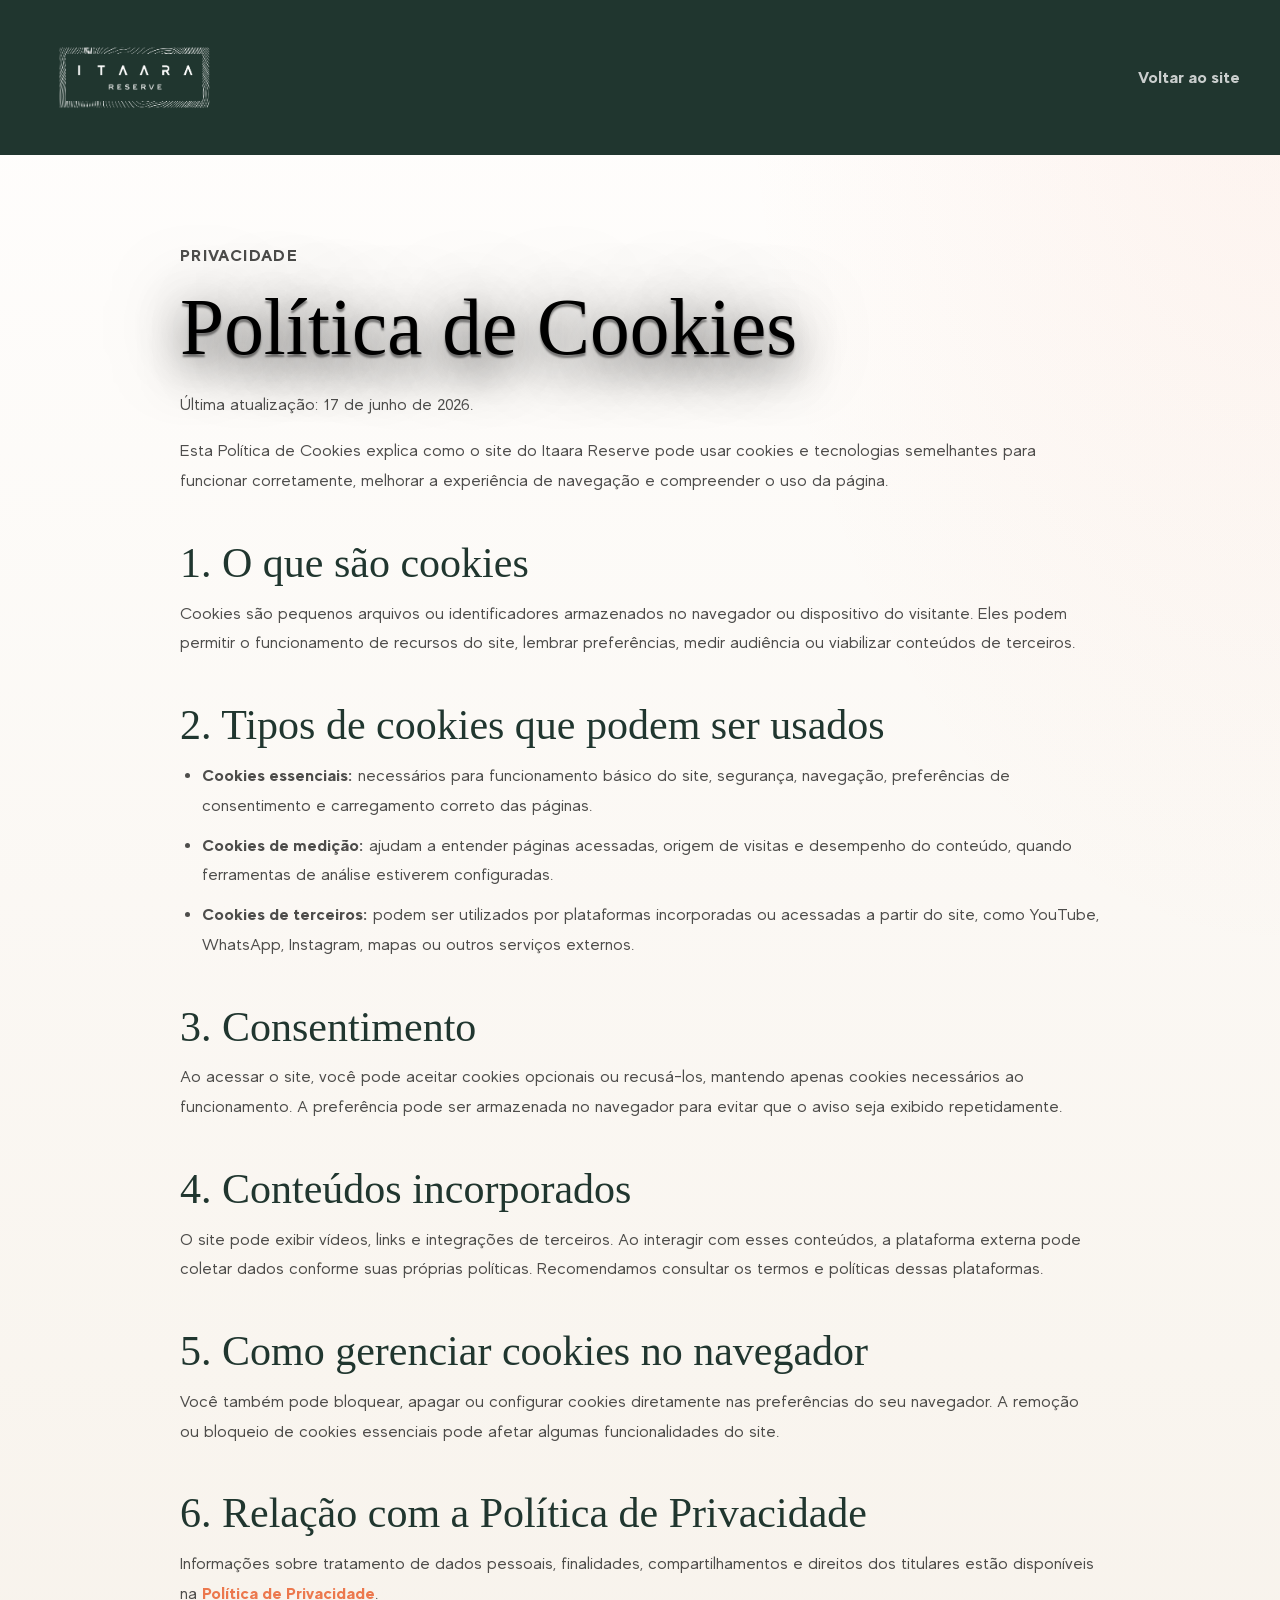
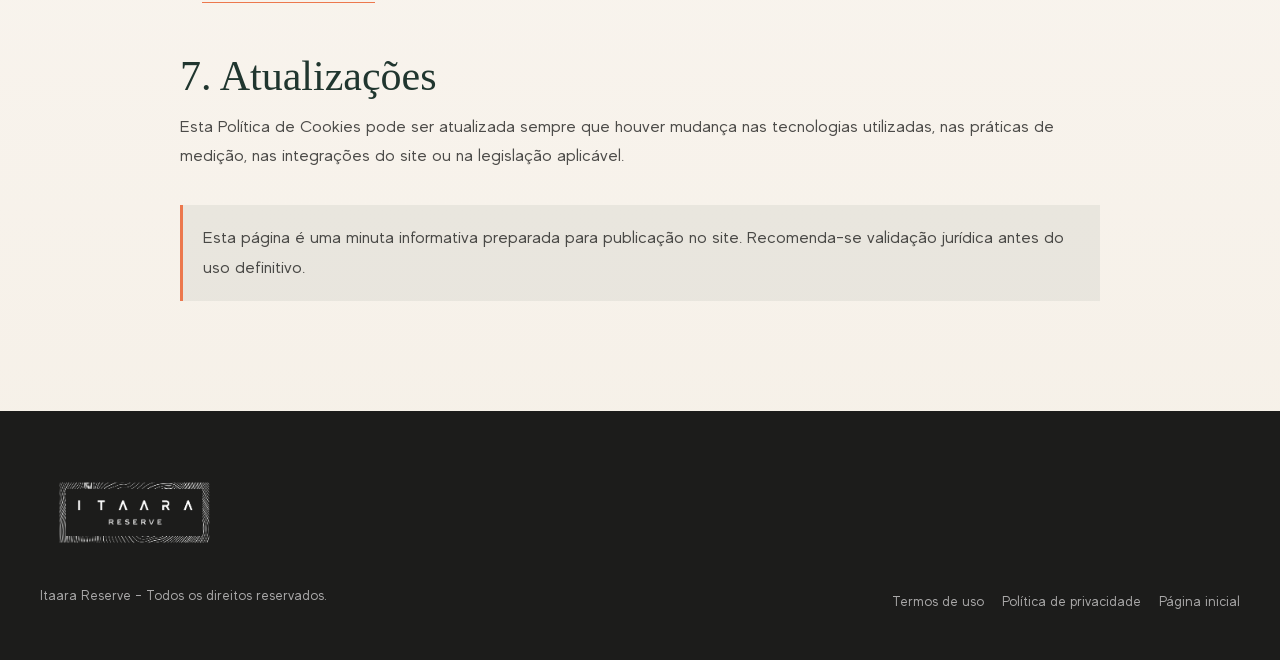
==== politica-de-cookies-br/index.html @ 7a32ff87 "Prepare Hostinger launch package" ====
<!doctype html>
<html lang="pt-BR">
  <head>
    <meta charset="utf-8" />
    <meta name="viewport" content="width=device-width, initial-scale=1" />
    <title>Política de Cookies | Itaara Reserve</title>
    <meta
      name="description"
      content="Política de cookies do Itaara Reserve, com informações sobre cookies essenciais, medição, conteúdo incorporado e preferências do usuário."
    />
    <link rel="canonical" href="https://itaarareserve.com.br/politica-de-cookies-br/" />
    <meta name="robots" content="index, follow" />
    <link rel="stylesheet" href="../styles.css?v=design-28" />
  </head>
  <body class="legal-page">
    <header class="legal-header">
      <a href="../" aria-label="Voltar para a página inicial do Itaara Reserve">
        <img src="../assets/images/logo-horizontal-branco.png" alt="Itaara Reserve" />
      </a>
      <a href="../">Voltar ao site</a>
    </header>

    <main class="legal-main">
      <p class="section-kicker">Privacidade</p>
      <h1>Política de Cookies</h1>
      <p>Última atualização: 17 de junho de 2026.</p>

      <p>
        Esta Política de Cookies explica como o site do Itaara Reserve pode usar cookies e tecnologias semelhantes para funcionar corretamente, melhorar a experiência de navegação e compreender o uso da página.
      </p>

      <h2>1. O que são cookies</h2>
      <p>
        Cookies são pequenos arquivos ou identificadores armazenados no navegador ou dispositivo do visitante. Eles podem permitir o funcionamento de recursos do site, lembrar preferências, medir audiência ou viabilizar conteúdos de terceiros.
      </p>

      <h2>2. Tipos de cookies que podem ser usados</h2>
      <ul>
        <li><strong>Cookies essenciais:</strong> necessários para funcionamento básico do site, segurança, navegação, preferências de consentimento e carregamento correto das páginas.</li>
        <li><strong>Cookies de medição:</strong> ajudam a entender páginas acessadas, origem de visitas e desempenho do conteúdo, quando ferramentas de análise estiverem configuradas.</li>
        <li><strong>Cookies de terceiros:</strong> podem ser utilizados por plataformas incorporadas ou acessadas a partir do site, como YouTube, WhatsApp, Instagram, mapas ou outros serviços externos.</li>
      </ul>

      <h2>3. Consentimento</h2>
      <p>
        Ao acessar o site, você pode aceitar cookies opcionais ou recusá-los, mantendo apenas cookies necessários ao funcionamento. A preferência pode ser armazenada no navegador para evitar que o aviso seja exibido repetidamente.
      </p>

      <h2>4. Conteúdos incorporados</h2>
      <p>
        O site pode exibir vídeos, links e integrações de terceiros. Ao interagir com esses conteúdos, a plataforma externa pode coletar dados conforme suas próprias políticas. Recomendamos consultar os termos e políticas dessas plataformas.
      </p>

      <h2>5. Como gerenciar cookies no navegador</h2>
      <p>
        Você também pode bloquear, apagar ou configurar cookies diretamente nas preferências do seu navegador. A remoção ou bloqueio de cookies essenciais pode afetar algumas funcionalidades do site.
      </p>

      <h2>6. Relação com a Política de Privacidade</h2>
      <p>
        Informações sobre tratamento de dados pessoais, finalidades, compartilhamentos e direitos dos titulares estão disponíveis na
        <a href="../politica-de-privacidade/">Política de Privacidade</a>.
      </p>

      <h2>7. Atualizações</h2>
      <p>
        Esta Política de Cookies pode ser atualizada sempre que houver mudança nas tecnologias utilizadas, nas práticas de medição, nas integrações do site ou na legislação aplicável.
      </p>

      <p class="legal-note">
        Esta página é uma minuta informativa preparada para publicação no site. Recomenda-se validação jurídica antes do uso definitivo.
      </p>
    </main>

    <footer class="site-footer">
      <div>
        <img src="../assets/images/logo-horizontal-branco.png" alt="Itaara Reserve" />
        <p>Itaara Reserve - Todos os direitos reservados.</p>
      </div>
      <div class="footer-links">
        <a href="../termos-e-condicoes/">Termos de uso</a>
        <a href="../politica-de-privacidade/">Política de privacidade</a>
        <a href="../">Página inicial</a>
      </div>
    </footer>
  </body>
</html>
---- styles.css ----
@font-face {
  font-family: "Made Evolve Sans";
  src: url("assets/fonts/made-evolve-sans.woff2") format("woff2");
  font-weight: 400;
  font-style: normal;
  font-display: swap;
}

@font-face {
  font-family: "Made Evolve Sans";
  src: url("assets/fonts/made-evolve-sans-medium.woff2") format("woff2");
  font-weight: 600;
  font-style: normal;
  font-display: swap;
}

@font-face {
  font-family: "Made Evolve Sans";
  src: url("assets/fonts/made-evolve-sans-bold.woff2") format("woff2");
  font-weight: 800;
  font-style: normal;
  font-display: swap;
}

@font-face {
  font-family: "Mirador Display";
  src: local("Mirador Book"), local("Mirador"), local("Mirador Medium");
  font-weight: 400 700;
  font-style: normal;
  font-display: swap;
}

:root {
  --coral: #ec784d;
  --coral-deep: #d7653e;
  --green: #2f493f;
  --green-deep: #20362f;
  --green-ink: #16251f;
  --black: #1c1c1b;
  --white: #fffeff;
  --paper: #f5efe6;
  --paper-soft: #fbf8f2;
  --mist: #e8ede5;
  --sage: #61736a;
  --line: rgba(47, 73, 63, 0.14);
  --shadow-soft: 0 24px 80px rgba(28, 28, 27, 0.12);
  --shadow-strong: 0 36px 110px rgba(22, 37, 31, 0.28);
  --max: 1200px;
  --display: "Mirador Display", Georgia, "Times New Roman", serif;
  --sans: "Made Evolve Sans", "Segoe UI", Tahoma, sans-serif;
}

* {
  box-sizing: border-box;
}

html {
  scroll-behavior: smooth;
  overflow-x: hidden;
}

body {
  margin: 0;
  background:
    radial-gradient(circle at 12% 0%, rgba(236, 120, 77, 0.08), transparent 28rem),
    linear-gradient(180deg, var(--paper-soft), var(--paper));
  color: var(--black);
  font-family: var(--sans);
  font-size: 17px;
  line-height: 1.6;
  overflow-x: hidden;
}

::selection {
  background: rgba(236, 120, 77, 0.28);
}

img {
  display: block;
  max-width: 100%;
}

a {
  color: inherit;
  text-decoration: none;
}

button,
input {
  font: inherit;
}

.skip-link {
  position: fixed;
  top: 12px;
  left: 12px;
  z-index: 20;
  transform: translateY(-160%);
  background: var(--white);
  color: var(--black);
  padding: 10px 14px;
  border-radius: 6px;
}

.skip-link:focus {
  transform: translateY(0);
}

.site-header {
  position: absolute;
  top: 22px;
  left: max(22px, calc((100vw - var(--max)) / 2));
  right: max(22px, calc((100vw - var(--max)) / 2));
  z-index: 10;
  display: flex;
  align-items: flex-start;
  justify-content: space-between;
  gap: 18px;
  color: var(--white);
  pointer-events: none;
}

.brand,
.menu-toggle,
.menu-panel {
  pointer-events: auto;
}

.brand {
  display: flex;
  align-items: center;
  min-height: 58px;
  border: 1px solid rgba(255, 254, 255, 0.16);
  border-radius: 8px;
  padding: 11px 14px;
  background: rgba(22, 37, 31, 0.34);
  box-shadow: 0 16px 48px rgba(0, 0, 0, 0.18);
  backdrop-filter: blur(18px);
  transition: background 220ms ease, border-color 220ms ease, box-shadow 220ms ease;
}

.site-header.is-scrolled .brand,
.site-header.is-scrolled .menu-toggle {
  border-color: rgba(255, 254, 255, 0.2);
  background: rgba(22, 37, 31, 0.78);
  box-shadow: 0 18px 58px rgba(0, 0, 0, 0.24);
}

.brand img {
  width: 156px;
}

.menu-toggle {
  position: fixed;
  top: 22px;
  right: max(22px, calc((100vw - var(--max)) / 2));
  z-index: 12;
  display: grid;
  place-items: center;
  width: 58px;
  height: 58px;
  border: 1px solid rgba(255, 254, 255, 0.2);
  border-radius: 8px;
  padding: 0;
  color: var(--white);
  background: rgba(22, 37, 31, 0.64);
  box-shadow: 0 16px 48px rgba(0, 0, 0, 0.18);
  backdrop-filter: blur(18px);
  cursor: pointer;
  transition: background 220ms ease, border-color 220ms ease, transform 220ms ease, box-shadow 220ms ease;
}

.menu-toggle:hover {
  border-color: rgba(236, 120, 77, 0.78);
  background: rgba(22, 37, 31, 0.72);
  transform: translateY(-1px);
}

.menu-toggle span {
  position: absolute;
  width: 22px;
  height: 2px;
  border-radius: 999px;
  background: currentColor;
  transition: transform 220ms ease, opacity 180ms ease, width 220ms ease;
}

.menu-toggle span:nth-child(1) {
  transform: translateY(-7px);
}

.menu-toggle span:nth-child(2) {
  width: 16px;
}

.menu-toggle span:nth-child(3) {
  transform: translateY(7px);
}

.site-header.is-menu-open .menu-toggle span:nth-child(1) {
  transform: rotate(45deg);
}

.site-header.is-menu-open .menu-toggle span:nth-child(2) {
  opacity: 0;
  transform: scaleX(0);
}

.site-header.is-menu-open .menu-toggle span:nth-child(3) {
  transform: rotate(-45deg);
}

.menu-panel {
  position: fixed;
  top: 92px;
  right: max(22px, calc((100vw - var(--max)) / 2));
  z-index: 11;
  width: min(340px, calc(100vw - 44px));
  border: 1px solid rgba(255, 254, 255, 0.16);
  border-radius: 8px;
  padding: 10px;
  background: rgba(22, 37, 31, 0.9);
  box-shadow: 0 28px 84px rgba(0, 0, 0, 0.3);
  backdrop-filter: blur(22px);
  opacity: 0;
  visibility: hidden;
  transform: translateY(-8px) scale(0.98);
  transform-origin: top right;
  transition: opacity 180ms ease, visibility 180ms ease, transform 220ms ease;
}

.site-header.is-menu-open .menu-panel,
.menu-panel.is-open {
  opacity: 1;
  visibility: visible;
  transform: translateY(0) scale(1);
}

.menu-nav {
  display: grid;
  gap: 2px;
}

.menu-nav a {
  display: flex;
  align-items: center;
  min-height: 50px;
  border-radius: 6px;
  padding: 0 14px;
  color: rgba(255, 254, 255, 0.86);
  font-weight: 700;
  transition: background 180ms ease, color 180ms ease, transform 180ms ease;
}

.menu-nav a:hover {
  color: var(--white);
  background: rgba(255, 254, 255, 0.08);
  transform: translateX(2px);
}

.menu-cta {
  display: flex;
  align-items: center;
  justify-content: center;
  min-height: 50px;
  margin-top: 10px;
  border-radius: 6px;
  padding: 0 16px;
  background: var(--coral);
  color: var(--white);
  font-weight: 800;
  transition: background 180ms ease, transform 180ms ease, box-shadow 180ms ease;
}

.menu-cta:hover {
  background: var(--coral-deep);
  box-shadow: 0 18px 42px rgba(236, 120, 77, 0.24);
  transform: translateY(-1px);
}

.hero {
  position: relative;
  min-height: 100vh;
  min-height: 100svh;
  overflow: hidden;
  display: grid;
  align-items: center;
  padding: 142px max(32px, calc((100vw - var(--max)) / 2)) 74px;
  color: var(--white);
  background: var(--black) url("assets/images/lagos-condominio.jpg") center / cover no-repeat;
}

.hero-video {
  position: absolute;
  inset: 0;
  z-index: 1;
  overflow: hidden;
  background: var(--black) url("assets/images/lagos-condominio.jpg") center / cover no-repeat;
}

.hero-video iframe {
  position: absolute;
  top: 50%;
  left: 50%;
  width: 100vw;
  height: 56.25vw;
  min-width: 177.78vh;
  min-height: 100vh;
  transform: translate(-50%, -50%) scale(1.08);
  border: 0;
  opacity: 0;
  pointer-events: none;
  transition: opacity 500ms ease;
}

.hero.is-video-ready .hero-video iframe {
  opacity: 1;
}

.is-file-preview .hero-video {
  display: none;
}

.hero-overlay {
  position: absolute;
  inset: 0;
  z-index: 2;
  background:
    linear-gradient(90deg, rgba(3, 11, 9, 0.94) 0%, rgba(6, 24, 19, 0.82) 32%, rgba(6, 24, 19, 0.42) 62%, rgba(3, 11, 9, 0.58) 100%),
    radial-gradient(ellipse at 28% 54%, rgba(3, 11, 9, 0.66) 0%, rgba(3, 11, 9, 0.42) 34%, transparent 66%),
    linear-gradient(0deg, rgba(3, 11, 9, 0.95) 0%, rgba(3, 11, 9, 0.24) 46%, rgba(3, 11, 9, 0.66) 100%);
}

.hero::after {
  content: "";
  position: absolute;
  inset: 0;
  z-index: 3;
  pointer-events: none;
  opacity: 0.26;
  background-image:
    repeating-radial-gradient(ellipse at -8% 48%, transparent 0 34px, rgba(236, 120, 77, 0.32) 35px 37px, transparent 38px 58px),
    repeating-radial-gradient(ellipse at 42% 50%, transparent 0 62px, rgba(255, 254, 255, 0.08) 63px 64px, transparent 65px 104px);
  background-size: 560px 760px, 940px 760px;
  mask-image: linear-gradient(90deg, #000 0%, rgba(0, 0, 0, 0.7) 42%, transparent 76%);
}

.hero-content {
  position: relative;
  width: min(820px, 100%);
  z-index: 4;
}

.section-kicker {
  margin: 0 0 16px;
  color: var(--coral);
  font-size: 14px;
  font-weight: 800;
  letter-spacing: 0.08em;
  text-transform: uppercase;
}

.hero .section-kicker,
.lifestyle-section .section-kicker {
  color: #ffb192;
}

.hero .section-kicker {
  text-shadow: 0 8px 24px rgba(0, 0, 0, 0.68);
}

h1,
h2,
h3,
p {
  margin-top: 0;
}

h1,
h2 {
  font-family: var(--display);
  font-weight: 400;
  line-height: 1.02;
  overflow-wrap: break-word;
  text-wrap: balance;
}

h1 {
  max-width: 780px;
  margin-bottom: 26px;
  color: var(--white);
  font-size: clamp(56px, 6.2vw, 88px);
  letter-spacing: 0;
  text-shadow:
    0 3px 2px rgba(0, 0, 0, 0.46),
    0 18px 44px rgba(0, 0, 0, 0.72),
    0 0 72px rgba(0, 0, 0, 0.58);
}

h1 span {
  color: var(--coral);
  text-shadow:
    0 3px 2px rgba(0, 0, 0, 0.42),
    0 18px 48px rgba(0, 0, 0, 0.78),
    0 0 40px rgba(236, 120, 77, 0.18);
}

h2 {
  margin-bottom: 24px;
  font-size: clamp(42px, 4.4vw, 62px);
}

h3 {
  margin-bottom: 8px;
  font-size: 21px;
  line-height: 1.22;
}

.hero p {
  max-width: 640px;
  color: rgba(255, 254, 255, 0.9);
  font-size: 20px;
  text-shadow:
    0 2px 2px rgba(0, 0, 0, 0.6),
    0 12px 30px rgba(0, 0, 0, 0.72);
}

.hero-actions {
  display: flex;
  flex-wrap: wrap;
  gap: 14px;
  margin-top: 34px;
}

.btn {
  display: inline-flex;
  align-items: center;
  justify-content: center;
  min-height: 50px;
  border-radius: 6px;
  padding: 15px 24px;
  border: 1px solid transparent;
  font-weight: 700;
  text-transform: none;
  line-height: 1.2;
  cursor: pointer;
  transition: transform 180ms ease, background 180ms ease, border-color 180ms ease, color 180ms ease, box-shadow 180ms ease;
}

.btn:hover {
  transform: translateY(-2px);
}

.btn-primary {
  background: var(--coral);
  color: var(--white);
  box-shadow: 0 18px 44px rgba(236, 120, 77, 0.32), 0 12px 42px rgba(0, 0, 0, 0.22);
}

.btn-primary:hover {
  background: var(--coral-deep);
  box-shadow: 0 22px 54px rgba(236, 120, 77, 0.34);
}

.btn-ghost {
  color: var(--white);
  border-color: rgba(255, 254, 255, 0.42);
  background: rgba(5, 23, 18, 0.42);
  backdrop-filter: blur(12px);
}

.btn-ghost:hover {
  background: rgba(255, 254, 255, 0.16);
}

.btn-outline-dark {
  color: var(--green-ink);
  border-color: rgba(47, 73, 63, 0.24);
  background: rgba(255, 254, 255, 0.52);
}

.btn-outline-dark:hover {
  border-color: rgba(47, 73, 63, 0.48);
  background: rgba(47, 73, 63, 0.08);
}

.section-actions {
  display: flex;
  flex-wrap: wrap;
  gap: 14px;
  margin-top: 32px;
}

.hero-proof {
  display: flex;
  flex-wrap: wrap;
  gap: 12px;
  margin-top: 48px;
}

.hero-proof span {
  display: grid;
  gap: 2px;
  min-width: 176px;
  border: 1px solid rgba(255, 254, 255, 0.22);
  background: rgba(5, 23, 18, 0.52);
  backdrop-filter: blur(12px);
  border-radius: 6px;
  padding: 14px 16px;
  color: rgba(255, 254, 255, 0.86);
  font-size: 14px;
}

.hero-proof strong {
  display: block;
  color: var(--white);
  font-family: var(--display);
  font-size: 24px;
  line-height: 1;
}

.scroll-cue {
  position: absolute;
  right: max(32px, calc((100vw - var(--max)) / 2));
  bottom: 70px;
  z-index: 4;
  display: grid;
  place-items: center;
  width: 46px;
  height: 70px;
  border: 1px solid rgba(255, 254, 255, 0.32);
  border-radius: 999px;
  background: rgba(255, 254, 255, 0.06);
}

.scroll-cue span {
  width: 6px;
  height: 6px;
  border-radius: 50%;
  background: var(--white);
  animation: cue 1600ms ease-in-out infinite;
}

@keyframes cue {
  0%, 100% {
    transform: translateY(-12px);
    opacity: 0.45;
  }

  50% {
    transform: translateY(12px);
    opacity: 1;
  }
}

.section {
  width: min(var(--max), calc(100% - 48px));
  margin: 0 auto;
  padding: 124px 0;
}

.proof-section {
  position: relative;
}

.proof-section::before {
  content: "";
  position: absolute;
  left: -36px;
  top: 86px;
  bottom: 86px;
  width: 1px;
  background: linear-gradient(180deg, transparent, rgba(236, 120, 77, 0.54), transparent);
}

.split-section {
  display: grid;
  grid-template-columns: 0.88fr 1.12fr;
  gap: 76px;
  align-items: center;
}

.section-copy p,
.section-intro p {
  color: rgba(28, 28, 27, 0.72);
}

.image-panel {
  position: relative;
  margin: 0;
  overflow: hidden;
  border-radius: 8px;
  height: 520px;
  background: var(--green);
  box-shadow: var(--shadow-soft);
}

.image-panel img,
.wide-image img {
  width: 100%;
  height: 100%;
  object-fit: cover;
}

.kenburns-panel img {
  position: absolute;
  inset: 0;
  opacity: 0;
  transform: scale(1.06);
  animation: kenburnsSlide 28s infinite;
}

.kenburns-panel img:nth-of-type(1) {
  animation-delay: -2s;
  transform-origin: 44% 46%;
}

.kenburns-panel img:nth-of-type(2) {
  animation-delay: 5s;
  transform-origin: 62% 42%;
}

.kenburns-panel img:nth-of-type(3) {
  animation-delay: 12s;
  transform-origin: 50% 54%;
}

.kenburns-panel img:nth-of-type(4) {
  animation-delay: 19s;
  transform-origin: 36% 48%;
}

@keyframes kenburnsSlide {
  0% {
    opacity: 0;
    transform: scale(1.06) translate3d(0, 0, 0);
  }

  6%,
  25% {
    opacity: 1;
  }

  31%,
  100% {
    opacity: 0;
    transform: scale(1.16) translate3d(-1.8%, -1.2%, 0);
  }
}

.image-panel::after {
  content: "";
  position: absolute;
  inset: 0;
  border: 1px solid rgba(255, 254, 255, 0.24);
  border-radius: inherit;
  pointer-events: none;
}

.image-panel figcaption {
  position: absolute;
  left: 18px;
  bottom: 18px;
  z-index: 1;
  max-width: calc(100% - 36px);
  border: 1px solid rgba(255, 254, 255, 0.22);
  border-radius: 6px;
  padding: 10px 12px;
  color: rgba(255, 254, 255, 0.88);
  background: rgba(22, 37, 31, 0.52);
  backdrop-filter: blur(14px);
  font-size: 13px;
}

.lots-section {
  position: relative;
  overflow: hidden;
  width: 100%;
  max-width: none;
  padding: 92px max(24px, calc((100vw - var(--max)) / 2)) 104px;
  color: var(--white);
  background:
    radial-gradient(circle at 80% 10%, rgba(236, 120, 77, 0.12), transparent 28rem),
    linear-gradient(120deg, #071711 0%, var(--green-ink) 52%, var(--green) 100%);
}

.lots-section::before {
  content: "";
  position: absolute;
  inset: 0;
  opacity: 0.22;
  pointer-events: none;
  background:
    repeating-radial-gradient(ellipse at 102% 14%, transparent 0 44px, rgba(255, 254, 255, 0.1) 45px 46px, transparent 47px 78px),
    repeating-linear-gradient(105deg, transparent 0 28px, rgba(236, 120, 77, 0.18) 29px 30px, transparent 31px 56px);
  mask-image: linear-gradient(90deg, transparent 0%, #000 28%, #000 82%, transparent 100%);
}

.lots-top,
.lots-section .benefit-list {
  position: relative;
  z-index: 1;
}

.lots-top {
  display: grid;
  grid-template-columns: minmax(0, 0.7fr) minmax(500px, 1.3fr);
  gap: 48px;
  align-items: stretch;
  margin-bottom: 28px;
}

.lots-intro {
  display: flex;
  flex-direction: column;
  justify-content: center;
  max-width: 620px;
  margin-bottom: 0;
  padding: 10px 0;
}

.lots-intro h2 {
  color: var(--white);
  text-shadow: 0 18px 46px rgba(0, 0, 0, 0.36);
}

.lots-intro p {
  color: rgba(255, 254, 255, 0.76);
}

.lots-showcase {
  position: relative;
  min-height: clamp(560px, 45vw, 650px);
  align-self: stretch;
  margin: 0;
  overflow: hidden;
  border-radius: 8px;
  box-shadow: 0 34px 92px rgba(0, 0, 0, 0.28);
  background: var(--green-ink);
}

.lots-showcase img {
  width: 100%;
  height: 100%;
  min-height: inherit;
  object-fit: cover;
  transform: scale(1.02);
}

.lots-showcase::after {
  content: "";
  position: absolute;
  inset: 0;
  background:
    linear-gradient(0deg, rgba(4, 13, 10, 0.82), transparent 48%),
    linear-gradient(90deg, rgba(4, 13, 10, 0.55), transparent 58%);
  pointer-events: none;
}

.lots-showcase figcaption {
  position: absolute;
  top: 18px;
  left: 18px;
  z-index: 1;
  max-width: 360px;
  border-radius: 6px;
  padding: 10px 12px;
  color: rgba(255, 254, 255, 0.9);
  background: rgba(5, 23, 18, 0.52);
  backdrop-filter: blur(14px);
  font-size: 13px;
}

.lot-tags {
  position: absolute;
  left: 18px;
  right: 18px;
  bottom: 18px;
  z-index: 1;
  display: grid;
  grid-template-columns: repeat(3, 1fr);
  gap: 10px;
}

.lot-tags span {
  min-height: 74px;
  border: 1px solid rgba(255, 254, 255, 0.16);
  border-radius: 6px;
  padding: 12px;
  color: rgba(255, 254, 255, 0.76);
  background: rgba(5, 23, 18, 0.62);
  backdrop-filter: blur(14px);
  font-size: 13px;
  line-height: 1.3;
}

.lot-tags strong {
  display: block;
  margin-bottom: 3px;
  color: var(--coral);
  font-size: 14px;
  line-height: 1.15;
}

.section-intro {
  max-width: 780px;
  margin-bottom: 48px;
}

.benefit-list {
  display: grid;
  grid-template-columns: repeat(3, 1fr);
  gap: 20px;
}

.benefit-item {
  position: relative;
  display: grid;
  grid-template-columns: 1fr;
  gap: 18px;
  align-items: start;
  min-height: 260px;
  padding: 34px;
  border: 1px solid rgba(255, 254, 255, 0.13);
  border-radius: 8px;
  background: rgba(255, 254, 255, 0.06);
  box-shadow: 0 24px 70px rgba(0, 0, 0, 0.15);
  backdrop-filter: blur(14px);
  transition: transform 220ms ease, border-color 220ms ease, box-shadow 220ms ease;
}

.benefit-item:hover {
  transform: translateY(-4px);
  border-color: rgba(236, 120, 77, 0.44);
  box-shadow: 0 30px 82px rgba(0, 0, 0, 0.22);
}

.benefit-number {
  position: absolute;
  top: 26px;
  right: 28px;
  color: rgba(236, 120, 77, 0.4);
  font-family: var(--display);
  font-size: 44px;
  line-height: 1;
}

.benefit-icon {
  display: grid;
  place-items: center;
  width: 46px;
  height: 46px;
  border-radius: 6px;
  background: rgba(236, 120, 77, 0.13);
  color: var(--coral);
}

.benefit-icon svg {
  width: 25px;
  height: 25px;
  fill: none;
  stroke: currentColor;
  stroke-linecap: round;
  stroke-linejoin: round;
  stroke-width: 1.8;
}

.benefit-item p {
  margin: 0;
  color: rgba(255, 254, 255, 0.68);
}

.benefit-item h3 {
  color: var(--white);
}

.lifestyle-section {
  position: relative;
  overflow: hidden;
  padding: 126px max(36px, calc((100vw - var(--max)) / 2)) 132px;
  color: var(--black);
  background:
    linear-gradient(180deg, #fffefd 0%, #fbf7ef 100%);
  border-top: 1px solid rgba(47, 73, 63, 0.08);
  border-bottom: 1px solid rgba(47, 73, 63, 0.1);
}

.lifestyle-section::after {
  display: none;
}

.lifestyle-bg {
  position: absolute;
  inset: 0;
  opacity: 0.42;
  background:
    radial-gradient(ellipse at 18% 100%, rgba(47, 73, 63, 0.08), transparent 34rem),
    radial-gradient(ellipse at 88% 12%, rgba(236, 120, 77, 0.08), transparent 30rem);
  pointer-events: none;
}

.lifestyle-frame {
  position: relative;
  z-index: 1;
  display: grid;
  grid-template-columns: minmax(0, 0.9fr) minmax(480px, 1.1fr);
  gap: 84px;
  align-items: center;
  width: 100%;
  max-width: 1240px;
  margin: 0 auto;
}

.lifestyle-section .section-copy {
  position: relative;
  max-width: 500px;
}

.lifestyle-section .section-copy::before {
  display: none;
}

.lifestyle-section .section-kicker {
  color: var(--coral-deep);
  margin-bottom: 20px;
  letter-spacing: 0.11em;
}

.lifestyle-section h2 {
  max-width: 520px;
  color: var(--black);
  font-size: clamp(42px, 4vw, 58px);
  line-height: 1.03;
}

.lifestyle-section p {
  max-width: 470px;
  color: rgba(28, 28, 27, 0.7);
  font-size: 16px;
  line-height: 1.72;
}

.lifestyle-signature {
  display: grid;
  gap: 8px;
  margin-top: 36px;
  padding-top: 24px;
  border-top: 1px solid rgba(47, 73, 63, 0.16);
  color: var(--green);
}

.lifestyle-signature span {
  color: var(--coral-deep);
  font-size: 13px;
  font-weight: 800;
  text-transform: uppercase;
}

.lifestyle-signature strong {
  max-width: 390px;
  color: var(--green-ink);
  font-family: var(--display);
  font-size: 21px;
  font-weight: 700;
  line-height: 1.24;
}

.wide-image {
  position: relative;
  height: auto;
  margin: 0;
  overflow: visible;
  border: 0;
  border-radius: 4px;
  box-shadow: none;
}

.lifestyle-visual {
  height: auto;
}

.lifestyle-visual::before {
  display: none;
}

.lifestyle-visual img {
  width: 100%;
  height: auto;
  aspect-ratio: 1.28;
  border-radius: 4px;
  object-fit: cover;
  box-shadow: 0 34px 84px rgba(22, 37, 31, 0.18);
}

.lifestyle-visual figcaption {
  display: flex;
  justify-content: space-between;
  gap: 24px;
  margin-top: 18px;
  padding-top: 16px;
  border-top: 1px solid rgba(47, 73, 63, 0.14);
  color: rgba(28, 28, 27, 0.58);
}

.lifestyle-visual figcaption span {
  flex: 0 0 auto;
  color: var(--coral-deep);
  font-size: 12px;
  font-weight: 900;
  text-transform: uppercase;
}

.lifestyle-visual figcaption strong {
  max-width: 360px;
  font-family: var(--sans);
  font-size: 14px;
  font-weight: 500;
  line-height: 1.5;
  text-align: right;
}

.leisure-section {
  position: relative;
  width: 100%;
  max-width: none;
  overflow: hidden;
  padding: 94px max(36px, calc((100vw - var(--max)) / 2)) 112px;
  color: var(--white);
  background:
    radial-gradient(circle at 13% 12%, rgba(236, 120, 77, 0.12), transparent 27rem),
    radial-gradient(circle at 92% 8%, rgba(255, 254, 255, 0.08), transparent 24rem),
    linear-gradient(130deg, #06120e 0%, var(--green-ink) 52%, #203a31 100%);
}

.leisure-section::before {
  content: "";
  position: absolute;
  inset: 0;
  opacity: 0.2;
  pointer-events: none;
  background:
    repeating-radial-gradient(ellipse at 8% 36%, transparent 0 52px, rgba(255, 254, 255, 0.09) 53px 54px, transparent 55px 88px),
    repeating-linear-gradient(112deg, transparent 0 34px, rgba(236, 120, 77, 0.15) 35px 36px, transparent 37px 66px);
  mask-image: linear-gradient(90deg, #000 0%, rgba(0, 0, 0, 0.78) 56%, transparent 100%);
}

.leisure-head,
.leisure-grid {
  position: relative;
  z-index: 1;
}

.leisure-head {
  display: grid;
  max-width: 1120px;
  gap: 20px;
  margin-bottom: 34px;
}

.leisure-head .section-intro {
  max-width: 1080px;
  margin-bottom: 0;
}

.leisure-head h2 {
  color: var(--white);
  text-shadow: 0 18px 46px rgba(0, 0, 0, 0.34);
}

.leisure-head p {
  max-width: 850px;
  color: rgba(255, 254, 255, 0.76);
}

.leisure-note {
  display: flex;
  flex-wrap: wrap;
  justify-content: flex-start;
  gap: 10px;
  max-width: 100%;
}

.leisure-note span {
  display: inline-flex;
  align-items: center;
  justify-content: center;
  min-height: 42px;
  border: 1px solid rgba(255, 254, 255, 0.14);
  border-radius: 999px;
  padding: 0 16px;
  color: rgba(255, 254, 255, 0.78);
  background: rgba(255, 254, 255, 0.06);
  backdrop-filter: blur(14px);
  font-size: 13px;
  font-weight: 800;
  text-transform: uppercase;
}

.leisure-grid {
  display: grid;
  grid-template-columns: repeat(12, minmax(0, 1fr));
  gap: 28px;
}

.leisure-card {
  position: relative;
  overflow: hidden;
  display: grid;
  align-items: end;
  min-height: 430px;
  border-radius: 8px;
  color: var(--white);
  background: var(--black);
  box-shadow: 0 30px 86px rgba(0, 0, 0, 0.24);
  isolation: isolate;
  transform: translateY(0);
  transition: transform 420ms ease, box-shadow 420ms ease;
  grid-column: span 4;
}

.has-js .leisure-card {
  opacity: 0;
  transform: translateY(34px);
}

.has-js .leisure-card.is-visible {
  opacity: 1;
  transform: translateY(0);
  transition:
    opacity 720ms ease,
    transform 720ms cubic-bezier(0.2, 0.82, 0.2, 1),
    box-shadow 420ms ease;
  transition-delay: calc(var(--order, 0) * 90ms);
}

.leisure-card.large {
  grid-column: auto;
  grid-row: auto;
}

.leisure-card.wide {
  grid-column: auto;
}

.leisure-card img {
  position: absolute;
  inset: 0;
  width: 100%;
  height: 100%;
  object-fit: cover;
  opacity: 0.92;
  transform: scale(1.04);
  transform-origin: 50% 50%;
  animation: leisureImageDrift 16s ease-in-out infinite alternate;
  transition: transform 700ms ease, opacity 300ms ease;
}

.leisure-card:nth-child(1) {
  --order: 0;
}

.leisure-card:nth-child(2) {
  --order: 1;
}

.leisure-card:nth-child(3) {
  --order: 2;
}

.leisure-card:nth-child(4) {
  --order: 3;
  grid-column: span 6;
}

.leisure-card:nth-child(5) {
  --order: 4;
  grid-column: span 6;
}

.leisure-card:nth-child(2) img {
  animation-delay: -4s;
  transform-origin: 54% 44%;
}

.leisure-card:nth-child(3) img {
  animation-delay: -8s;
  transform-origin: 62% 48%;
}

.leisure-card:nth-child(4) img {
  animation-delay: -12s;
  transform-origin: 46% 58%;
}

.leisure-card:nth-child(5) img {
  animation-delay: -16s;
  transform-origin: 58% 54%;
}

.leisure-card::after {
  content: "";
  position: absolute;
  inset: 0;
  background:
    linear-gradient(0deg, rgba(4, 13, 10, 0.95), rgba(4, 13, 10, 0.32) 48%, rgba(4, 13, 10, 0.08) 100%),
    linear-gradient(90deg, rgba(4, 13, 10, 0.44), transparent 72%);
}

.leisure-card::before {
  content: "";
  position: absolute;
  inset: 12px;
  z-index: 1;
  border: 1px solid rgba(255, 254, 255, 0.14);
  border-radius: 6px;
  pointer-events: none;
  opacity: 0;
  transition: opacity 220ms ease;
}

.leisure-card:hover img {
  animation: none;
  transform: scale(1.11);
  opacity: 1;
}

.leisure-card:hover::before {
  opacity: 1;
}

.leisure-card:hover,
.has-js .leisure-card.is-visible:hover {
  transform: translateY(-8px);
  box-shadow: 0 42px 106px rgba(0, 0, 0, 0.34);
}

.leisure-card div {
  position: relative;
  z-index: 2;
  display: flex;
  min-height: 230px;
  flex-direction: column;
  justify-content: flex-end;
  padding: 30px;
}

.leisure-card.large div {
  padding: 30px;
}

.card-index {
  display: inline-flex;
  margin-bottom: 14px;
  color: var(--coral);
  font-size: 13px;
  font-weight: 900;
}

.leisure-card p {
  margin: 0;
  color: rgba(255, 254, 255, 0.78);
}

.leisure-card h3 {
  max-width: 420px;
  color: var(--white);
  text-shadow: 0 10px 28px rgba(0, 0, 0, 0.44);
}

@keyframes leisureImageDrift {
  0% {
    transform: scale(1.04) translate3d(-1.5%, 0, 0);
  }

  100% {
    transform: scale(1.11) translate3d(1.5%, -1.25%, 0);
  }
}

.summary-section {
  padding: 82px max(24px, calc((100vw - var(--max)) / 2)) 96px;
  background:
    linear-gradient(180deg, rgba(255, 254, 255, 0.86), rgba(245, 239, 230, 0.92)),
    var(--white);
}

.summary-head {
  max-width: 900px;
  margin-bottom: 34px;
}

.summary-grid {
  display: grid;
  grid-template-columns: repeat(4, 1fr);
  gap: 0;
  overflow: hidden;
  border: 1px solid var(--line);
  border-radius: 8px;
  background: rgba(255, 254, 255, 0.7);
  box-shadow: 0 18px 54px rgba(47, 73, 63, 0.08);
}

.summary-grid article {
  min-height: 220px;
  padding: 28px;
  border-right: 1px solid var(--line);
  background: linear-gradient(180deg, rgba(47, 73, 63, 0.03), rgba(47, 73, 63, 0));
}

.summary-grid article:last-child {
  border-right: 0;
}

.summary-grid span {
  display: inline-flex;
  margin-bottom: 28px;
  color: var(--coral);
  font-size: 13px;
  font-weight: 800;
}

.summary-grid strong {
  display: block;
  margin-bottom: 14px;
  color: var(--green);
  font-size: 20px;
  line-height: 1.2;
}

.summary-grid p {
  margin: 0;
  color: rgba(28, 28, 27, 0.68);
}

.visit-section {
  grid-template-columns: 0.92fr 1.08fr;
  position: relative;
}

.visit-section::before {
  content: "";
  position: absolute;
  inset: 58px -34px;
  z-index: -1;
  border: 1px solid rgba(47, 73, 63, 0.09);
  border-radius: 8px;
}

.visit-badge {
  display: inline-flex;
  margin-bottom: 22px;
  border: 1px solid rgba(47, 73, 63, 0.16);
  border-radius: 999px;
  padding: 8px 12px;
  color: var(--green);
  background: rgba(255, 254, 255, 0.62);
  font-size: 13px;
  font-weight: 800;
}

.visit-section .btn {
  margin-top: 18px;
}

.visit-gallery img {
  position: absolute;
  inset: 0;
  opacity: 0;
  transform: scale(1.04);
  animation: visitGallerySlide 40s infinite;
}

.visit-gallery img:nth-of-type(1) {
  animation-delay: -2s;
  transform-origin: 50% 50%;
}

.visit-gallery img:nth-of-type(2) {
  animation-delay: 6s;
  transform-origin: 58% 44%;
}

.visit-gallery img:nth-of-type(3) {
  animation-delay: 14s;
  transform-origin: 45% 52%;
}

.visit-gallery img:nth-of-type(4) {
  animation-delay: 22s;
  transform-origin: 52% 48%;
}

.visit-gallery img:nth-of-type(5) {
  animation-delay: 30s;
  transform-origin: 62% 54%;
}

@keyframes visitGallerySlide {
  0% {
    opacity: 0;
    transform: scale(1.04) translate3d(0, 0, 0);
  }

  5%,
  18% {
    opacity: 1;
  }

  23%,
  100% {
    opacity: 0;
    transform: scale(1.13) translate3d(-1.4%, -1%, 0);
  }
}

.conversion-section {
  display: grid;
  grid-template-columns: minmax(0, 520px) minmax(320px, 520px);
  gap: 70px;
  align-items: center;
  padding: 118px max(24px, calc((100vw - var(--max)) / 2));
  color: var(--white);
  background:
    radial-gradient(circle at 18% 20%, rgba(236, 120, 77, 0.18), transparent 24rem),
    linear-gradient(120deg, var(--green-deep), var(--green-ink));
}

.conversion-copy img {
  width: 240px;
  margin-bottom: 34px;
}

.conversion-copy p {
  color: rgba(255, 254, 255, 0.76);
}

.lead-form {
  display: grid;
  gap: 16px;
  border: 1px solid rgba(255, 254, 255, 0.16);
  border-radius: 8px;
  padding: 30px;
  background: rgba(255, 254, 255, 0.07);
  box-shadow: var(--shadow-strong);
  backdrop-filter: blur(18px);
}

.lead-form label {
  display: grid;
  gap: 8px;
  color: rgba(255, 254, 255, 0.86);
  font-weight: 700;
}

.lead-form input[type="text"],
.lead-form input[type="email"],
.lead-form input[type="tel"] {
  width: 100%;
  min-height: 54px;
  border: 1px solid rgba(255, 254, 255, 0.24);
  border-radius: 6px;
  padding: 0 15px;
  color: var(--white);
  background: rgba(255, 254, 255, 0.08);
  outline: none;
  transition: border-color 180ms ease, background 180ms ease;
}

.lead-form input:focus {
  border-color: var(--coral);
  background: rgba(255, 254, 255, 0.12);
}

.consent {
  grid-template-columns: 20px 1fr;
  align-items: start;
  gap: 12px;
  font-size: 14px;
  font-weight: 400;
  line-height: 1.45;
}

.consent input {
  width: 18px;
  height: 18px;
  margin-top: 2px;
  accent-color: var(--coral);
}

.consent a {
  color: var(--coral);
  text-decoration: underline;
  text-underline-offset: 3px;
}

.lead-form .btn {
  width: 100%;
}

.form-note {
  margin: 0;
  color: rgba(255, 254, 255, 0.58);
  font-size: 14px;
}

.site-footer {
  display: grid;
  grid-template-columns: 1fr auto;
  gap: 40px;
  align-items: end;
  padding: 48px max(24px, calc((100vw - var(--max)) / 2));
  color: rgba(255, 254, 255, 0.62);
  background: var(--black);
  font-size: 14px;
}

.site-footer img {
  width: 190px;
  margin-bottom: 18px;
}

.site-footer p {
  margin-bottom: 6px;
}

.footer-links {
  display: flex;
  flex-wrap: wrap;
  justify-content: flex-end;
  gap: 18px;
}

.footer-links a {
  transition: color 180ms ease;
}

.footer-links a:hover {
  color: var(--coral);
}

.cookie-consent[hidden] {
  display: none;
}

.cookie-consent {
  position: fixed;
  left: 24px;
  right: 24px;
  bottom: 24px;
  z-index: 80;
  display: grid;
  grid-template-columns: minmax(0, 1fr) auto;
  gap: 24px;
  align-items: center;
  width: min(1120px, calc(100% - 48px));
  margin: 0 auto;
  border: 1px solid rgba(255, 254, 255, 0.14);
  border-radius: 8px;
  padding: 18px;
  color: var(--white);
  background: rgba(6, 24, 19, 0.94);
  box-shadow: 0 24px 80px rgba(0, 0, 0, 0.32);
  backdrop-filter: blur(18px);
}

.cookie-consent strong {
  display: block;
  margin-bottom: 4px;
  color: var(--white);
  font-family: var(--font-sans);
}

.cookie-consent p {
  margin: 0;
  max-width: 720px;
  color: rgba(255, 254, 255, 0.72);
  font-size: 14px;
}

.cookie-consent__actions {
  display: flex;
  flex-wrap: wrap;
  gap: 10px;
  justify-content: flex-end;
}

.cookie-consent .btn {
  min-height: 46px;
  padding: 13px 18px;
  font-size: 13px;
}

.legal-page {
  color: var(--ink);
  background:
    radial-gradient(ellipse at 100% 0%, rgba(236, 120, 77, 0.08), transparent 34rem),
    linear-gradient(180deg, #fffefd 0%, var(--paper) 100%);
}

.legal-header {
  display: flex;
  align-items: center;
  justify-content: space-between;
  gap: 24px;
  padding: 24px max(24px, calc((100vw - var(--max)) / 2));
  color: var(--white);
  background: var(--green-deep);
}

.legal-header img {
  width: 190px;
}

.legal-header a:not(.btn) {
  color: rgba(255, 254, 255, 0.76);
  font-weight: 700;
}

.legal-main {
  width: min(920px, calc(100% - 48px));
  margin: 0 auto;
  padding: 86px 0 110px;
}

.legal-main h1 {
  max-width: 780px;
  margin-bottom: 22px;
  color: var(--ink);
}

.legal-main h2 {
  margin-top: 46px;
  margin-bottom: 14px;
  color: var(--green-deep);
  font-size: clamp(28px, 4vw, 42px);
}

.legal-main p,
.legal-main li {
  color: rgba(28, 28, 27, 0.78);
  font-size: 17px;
  line-height: 1.75;
}

.legal-main ul {
  display: grid;
  gap: 10px;
  margin: 0 0 24px;
  padding-left: 22px;
}

.legal-main a {
  color: var(--coral);
  font-weight: 700;
  text-decoration: underline;
  text-underline-offset: 3px;
}

.legal-note {
  margin: 34px 0 0;
  border-left: 3px solid var(--coral);
  padding: 18px 20px;
  background: rgba(47, 73, 63, 0.07);
}

body.is-map-open {
  overflow: hidden;
}

.map-modal[hidden] {
  display: none;
}

.map-modal {
  position: fixed;
  inset: 0;
  z-index: 40;
  display: grid;
  place-items: center;
  padding: 28px;
}

.map-modal__backdrop {
  position: absolute;
  inset: 0;
  background: rgba(3, 11, 9, 0.78);
  backdrop-filter: blur(18px);
}

.map-modal__dialog {
  position: relative;
  z-index: 1;
  display: grid;
  gap: 18px;
  width: min(1120px, 100%);
  max-height: min(88vh, 840px);
  overflow: auto;
  border: 1px solid rgba(255, 254, 255, 0.16);
  border-radius: 8px;
  padding: 28px;
  background:
    linear-gradient(180deg, rgba(255, 254, 255, 0.98), rgba(245, 239, 230, 0.98));
  box-shadow: 0 38px 110px rgba(0, 0, 0, 0.42);
}

.map-modal__close {
  position: sticky;
  top: 0;
  justify-self: end;
  z-index: 2;
  display: grid;
  place-items: center;
  width: 44px;
  height: 44px;
  border: 1px solid rgba(47, 73, 63, 0.2);
  border-radius: 999px;
  color: var(--green-ink);
  background: rgba(255, 254, 255, 0.86);
  cursor: pointer;
  font-size: 28px;
  line-height: 1;
}

.map-modal__head {
  max-width: 680px;
}

.map-modal__head h2 {
  margin-bottom: 0;
  color: var(--green-ink);
  font-size: clamp(34px, 4vw, 54px);
}

.map-modal img {
  width: 100%;
  border-radius: 6px;
  border: 1px solid rgba(47, 73, 63, 0.12);
  background: var(--white);
}

@media (max-width: 980px) {
  .site-header {
    top: 18px;
    left: 18px;
    right: 18px;
    gap: 16px;
  }

  .brand {
    min-height: 56px;
    padding: 10px 13px;
  }

  .brand img {
    width: 150px;
  }

  .menu-toggle {
    top: 18px;
    right: 18px;
    width: 56px;
    height: 56px;
  }

  .menu-panel {
    top: 84px;
    right: 18px;
  }

  h1 {
    font-size: 50px;
  }

  h2 {
    font-size: 38px;
  }

  .split-section,
  .conversion-section {
    grid-template-columns: 1fr;
    gap: 42px;
  }

  .image-panel {
    height: 380px;
  }

  .benefit-list,
  .summary-grid {
    grid-template-columns: 1fr;
  }

  .lots-top {
    grid-template-columns: 1fr;
    gap: 34px;
  }

  .lots-showcase {
    min-height: 360px;
  }

  .lots-showcase img {
    min-height: 360px;
  }

  .summary-grid article,
  .summary-grid article:last-child {
    border-right: 0;
    border-bottom: 1px solid var(--line);
  }

  .summary-grid article:last-child {
    border-bottom: 0;
  }

  .lifestyle-section {
    padding: 98px 24px 116px;
  }

  .lifestyle-section::after {
    display: none;
  }

  .lifestyle-frame {
    grid-template-columns: 1fr;
    gap: 52px;
  }

  .lifestyle-section .section-copy {
    max-width: 680px;
  }

  .wide-image {
    width: 100%;
    height: auto;
  }

  .lifestyle-visual::before {
    inset: -18px 18px 34px -18px;
  }

  .leisure-grid {
    grid-template-columns: repeat(2, 1fr);
    gap: 22px;
  }

  .leisure-card {
    grid-column: auto;
  }

  .leisure-card.large,
  .leisure-card.wide {
    grid-column: auto;
  }

  .leisure-head {
    grid-template-columns: 1fr;
    gap: 22px;
  }

  .leisure-note {
    justify-content: flex-start;
  }

  .site-footer {
    grid-template-columns: 1fr;
  }

  .footer-links {
    justify-content: flex-start;
  }

  .cookie-consent {
    grid-template-columns: 1fr;
    left: 16px;
    right: 16px;
    bottom: 16px;
    width: calc(100% - 32px);
  }

  .cookie-consent__actions {
    justify-content: stretch;
  }

  .cookie-consent .btn {
    width: 100%;
  }

  .legal-header {
    align-items: flex-start;
    flex-direction: column;
  }

  .legal-main {
    width: min(100% - 32px, 920px);
    padding: 64px 0 82px;
  }
}

@media (max-width: 640px) {
  body {
    font-size: 16px;
  }

  .site-header {
    top: 14px;
    left: 14px;
    right: 14px;
    display: grid;
    grid-template-columns: auto 52px;
    align-items: start;
    justify-content: space-between;
    gap: 10px;
  }

  .brand {
    min-height: 52px;
    padding: 9px 11px;
  }

  .brand img {
    width: 126px;
  }

  .menu-toggle {
    position: fixed;
    justify-self: end;
    top: 14px;
    right: 14px;
    z-index: 100;
    width: 52px;
    height: 52px;
    border-color: rgba(255, 254, 255, 0.28);
    background: rgba(22, 37, 31, 0.76);
    box-shadow: 0 18px 46px rgba(0, 0, 0, 0.28);
  }

  .menu-panel {
    left: 0;
    right: 14px;
    top: 76px;
    width: auto;
  }

  .hero {
    min-height: 100vh;
    min-height: 100svh;
    align-items: end;
    padding: 112px 20px 34px;
  }

  .hero-content {
    width: calc(100vw - 40px);
    max-width: calc(100vw - 40px);
  }

  .hero-overlay {
    background:
      linear-gradient(0deg, rgba(3, 11, 9, 0.96), rgba(3, 11, 9, 0.34) 66%),
      radial-gradient(ellipse at 36% 66%, rgba(3, 11, 9, 0.72), transparent 62%),
      linear-gradient(90deg, rgba(3, 11, 9, 0.86), rgba(3, 11, 9, 0.3));
  }

  .hero::after {
    opacity: 0.12;
  }

  .hero h1,
  .hero .section-kicker {
    max-width: 350px;
  }

  .hero p {
    max-width: 330px;
  }

  h1 {
    font-size: 36px;
    line-height: 1.08;
  }

  h2 {
    font-size: 33px;
  }

  h3 {
    font-size: 19px;
  }

  .hero p {
    font-size: 18px;
  }

  .hero-actions {
    display: grid;
    margin-top: 28px;
    max-width: 350px;
  }

  .btn {
    width: 100%;
    padding-inline: 16px;
  }

  .hero-proof {
    display: grid;
    grid-template-columns: 1fr;
    max-width: 320px;
    margin-top: 34px;
  }

  .hero-proof span {
    min-width: 0;
    width: 100%;
    padding: 12px 14px;
  }

  .hero-proof strong {
    font-size: 22px;
  }

  .section {
    width: min(100% - 32px, var(--max));
    padding: 82px 0;
  }

  .lots-section,
  .summary-section,
  .conversion-section {
    padding: 82px 16px;
  }

  .lots-showcase,
  .lots-showcase img {
    min-height: 420px;
  }

  .lot-tags {
    grid-template-columns: 1fr;
  }

  .lot-tags span {
    min-height: 0;
  }

  .benefit-item {
    grid-template-columns: 1fr;
    min-height: auto;
    padding: 26px;
  }

  .benefit-number {
    top: 22px;
    right: 22px;
    font-size: 34px;
  }

  .leisure-grid {
    grid-template-columns: 1fr;
    grid-auto-rows: auto;
  }

  .leisure-card,
  .leisure-card.large,
  .leisure-card.wide {
    grid-column: 1;
    grid-row: auto;
    min-height: 360px;
  }

  .leisure-card.large div,
  .leisure-card div {
    padding: 26px;
  }

  .summary-grid article {
    min-height: auto;
  }

  .conversion-copy img {
    width: 190px;
  }

  .lead-form {
    padding: 20px;
  }

  .map-modal {
    padding: 12px;
  }

  .map-modal__dialog {
    max-height: 92vh;
    padding: 18px;
  }

  .scroll-cue {
    display: none;
  }

  .visit-section::before {
    display: none;
  }
}

@media (prefers-reduced-motion: reduce) {
  html {
    scroll-behavior: auto;
  }

  *,
  *::before,
  *::after {
    transition-duration: 1ms !important;
    animation-duration: 1ms !important;
  }

  .kenburns-panel img,
  .visit-gallery img {
    animation: none !important;
    opacity: 0;
    transform: none;
  }

  .kenburns-panel img:first-of-type,
  .visit-gallery img:first-of-type {
    opacity: 1;
  }

  .leisure-card,
  .has-js .leisure-card,
  .has-js .leisure-card.is-visible {
    opacity: 1;
    transform: none;
    transition: none;
  }

  .leisure-card img {
    animation: none !important;
    transform: none;
  }
}
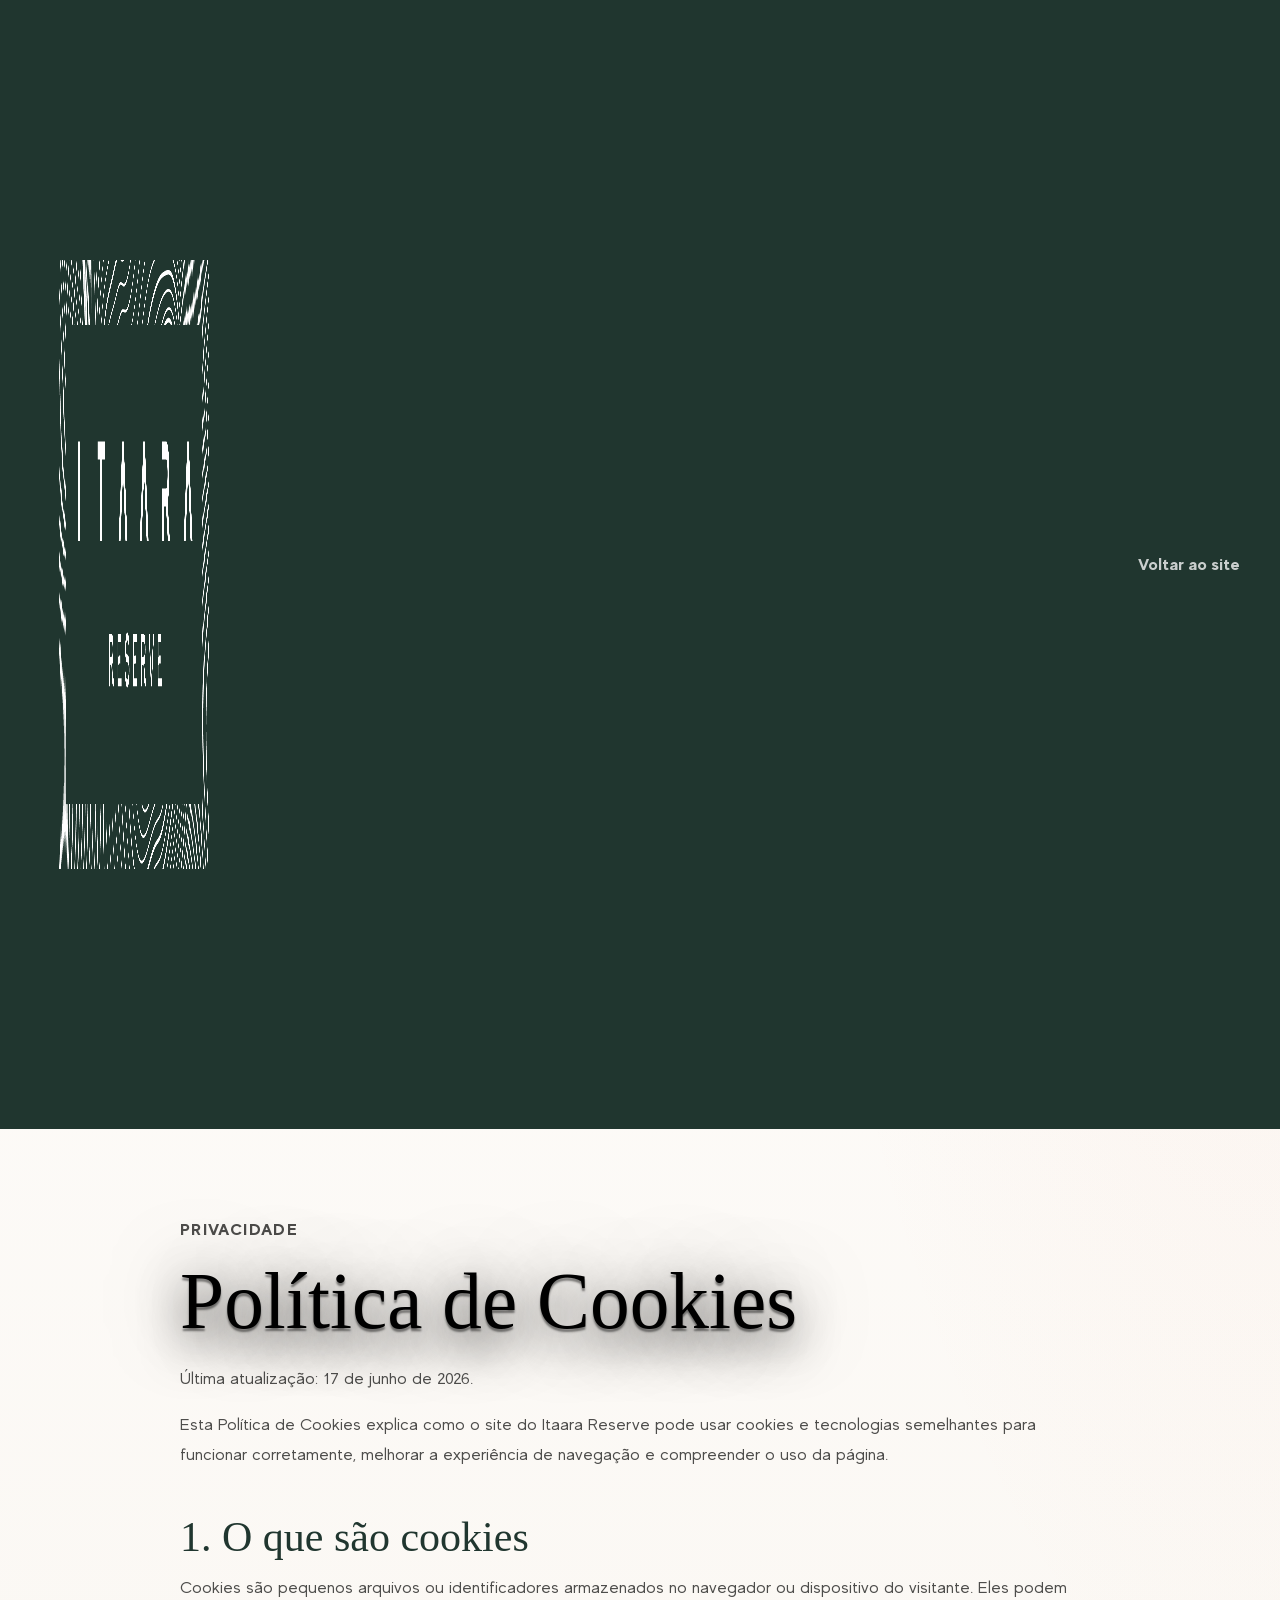
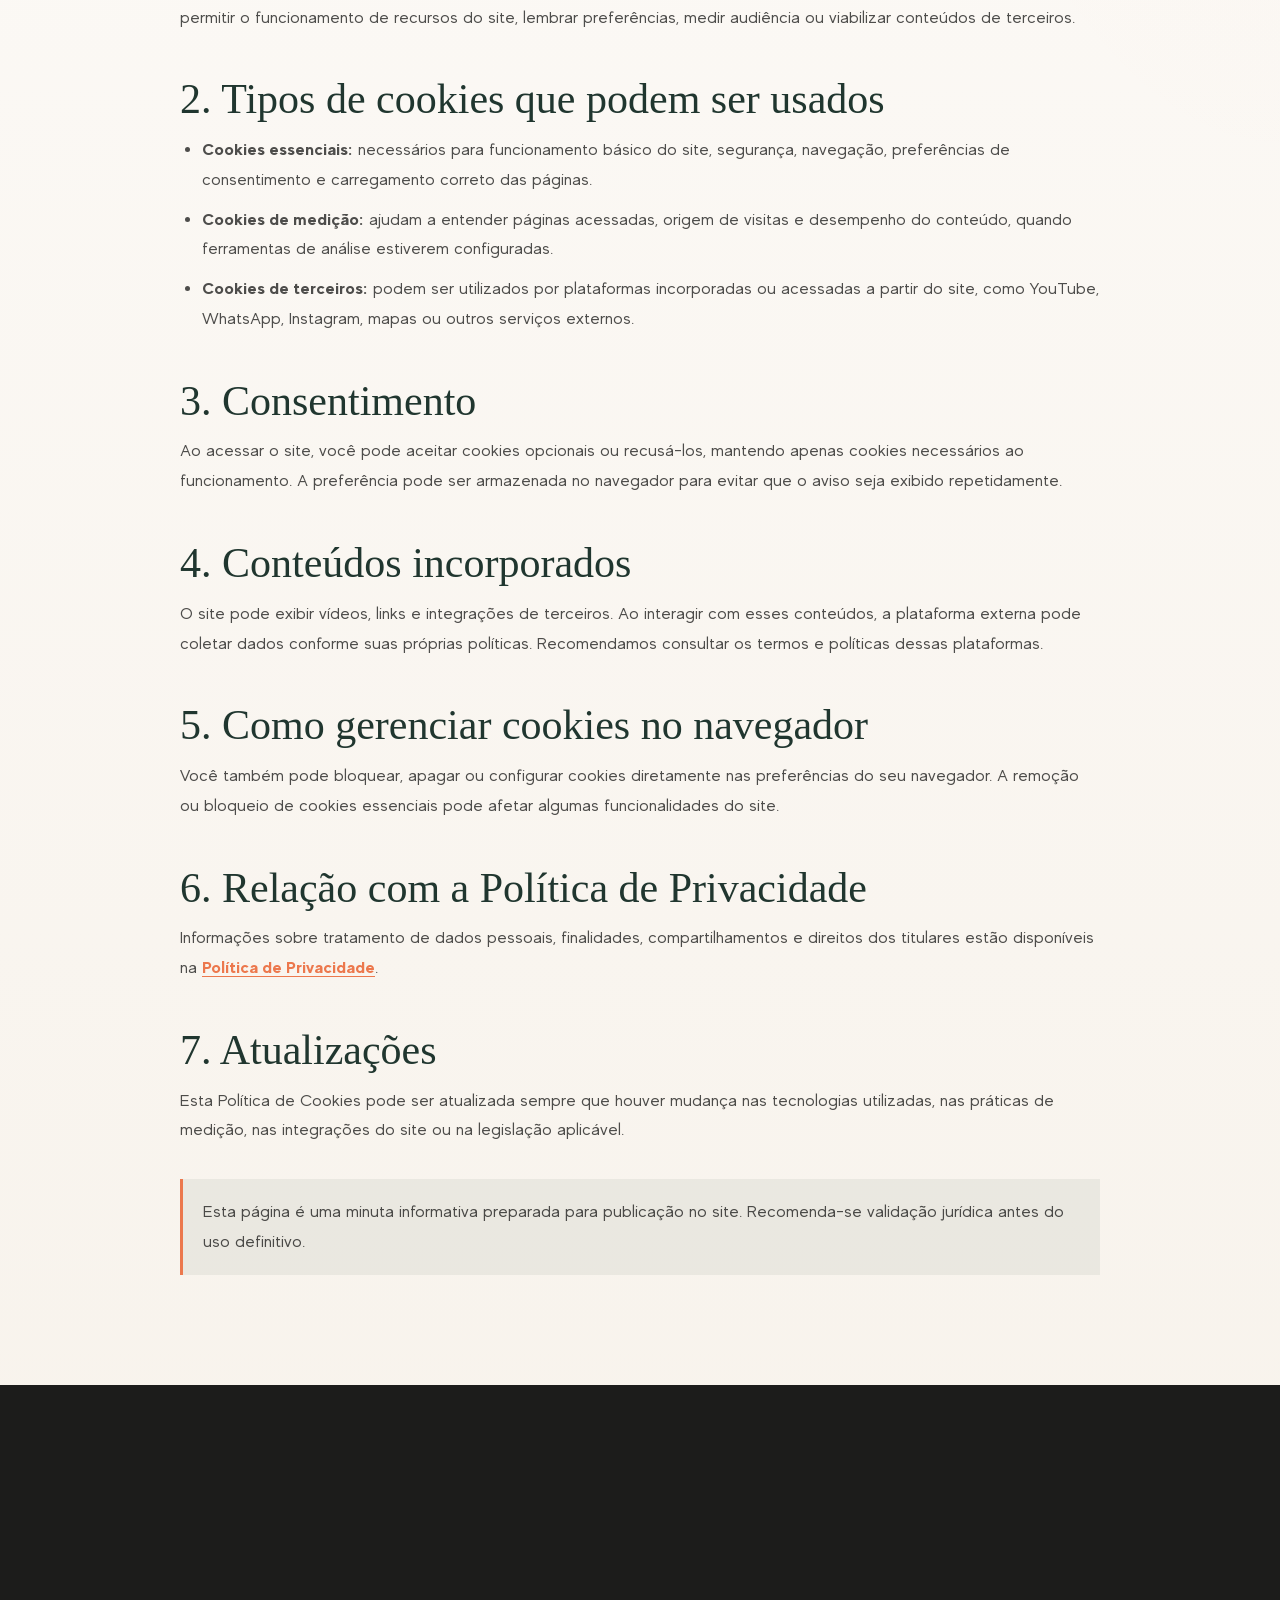
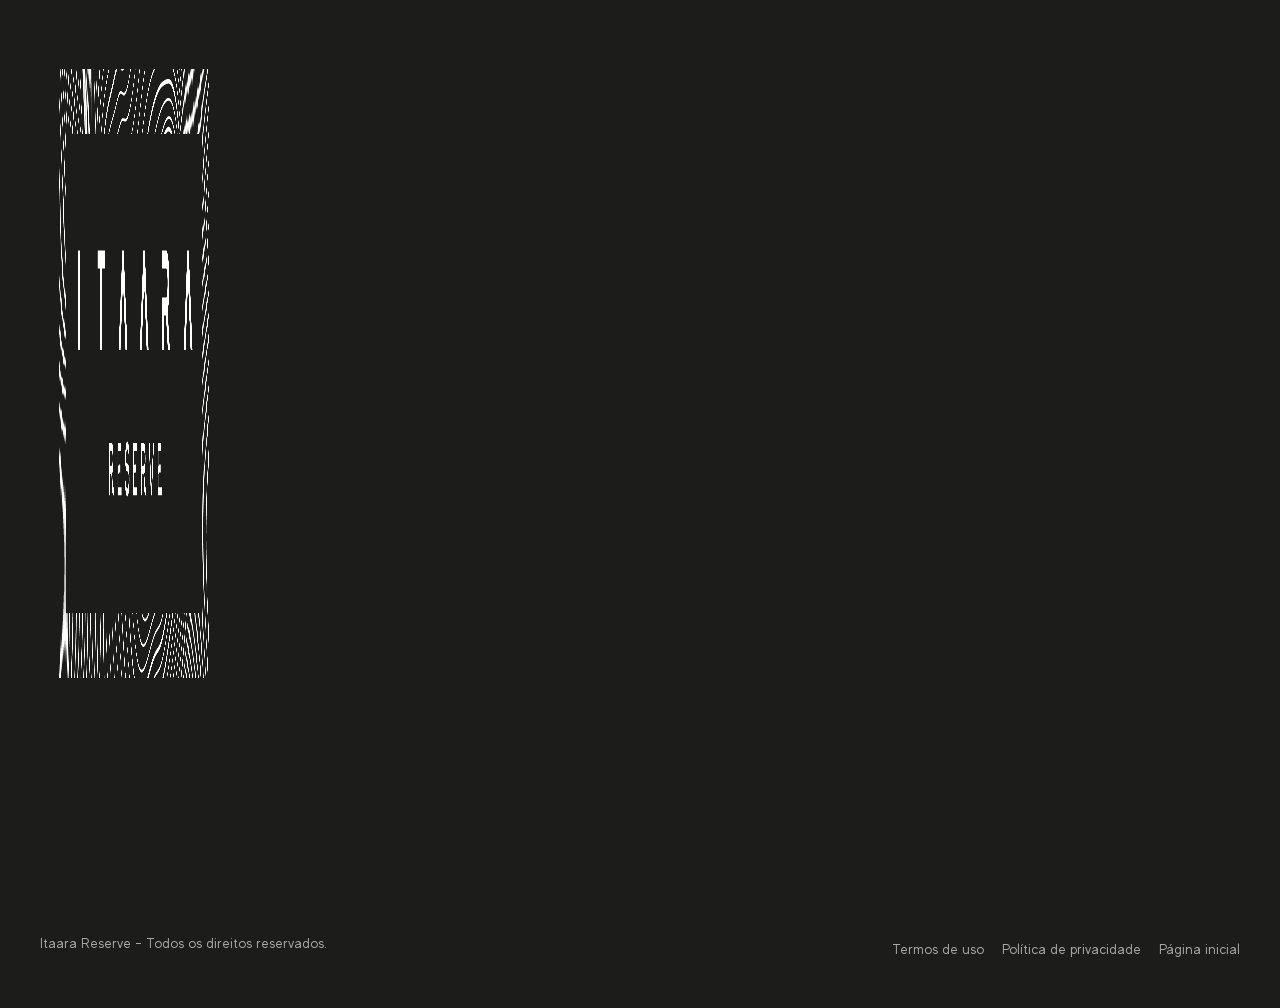
==== commit 04941d33: "Improve technical SEO for Hostinger launch" ====
--- a/politica-de-cookies-br/index.html
+++ b/politica-de-cookies-br/index.html
@@ -15,7 +15,7 @@
   <body class="legal-page">
     <header class="legal-header">
       <a href="../" aria-label="Voltar para a página inicial do Itaara Reserve">
-        <img src="../assets/images/logo-horizontal-branco.png" alt="Itaara Reserve" />
+        <img src="../assets/images/logo-horizontal-branco.png" alt="Itaara Reserve" width="1921" height="1081" decoding="async" />
       </a>
       <a href="../">Voltar ao site</a>
     </header>
@@ -74,7 +74,7 @@
 
     <footer class="site-footer">
       <div>
-        <img src="../assets/images/logo-horizontal-branco.png" alt="Itaara Reserve" />
+        <img src="../assets/images/logo-horizontal-branco.png" alt="Itaara Reserve" width="1921" height="1081" loading="lazy" decoding="async" />
         <p>Itaara Reserve - Todos os direitos reservados.</p>
       </div>
       <div class="footer-links">
--- a/styles.css
+++ b/styles.css
@@ -287,7 +287,7 @@
   align-items: center;
   padding: 142px max(32px, calc((100vw - var(--max)) / 2)) 74px;
   color: var(--white);
-  background: var(--black) url("assets/images/lagos-condominio.jpg") center / cover no-repeat;
+  background: var(--black) url("assets/images/lagos-condominio.webp") center / cover no-repeat;
 }
 
 .hero-video {
@@ -295,7 +295,7 @@
   inset: 0;
   z-index: 1;
   overflow: hidden;
-  background: var(--black) url("assets/images/lagos-condominio.jpg") center / cover no-repeat;
+  background: var(--black) url("assets/images/lagos-condominio.webp") center / cover no-repeat;
 }
 
 .hero-video iframe {
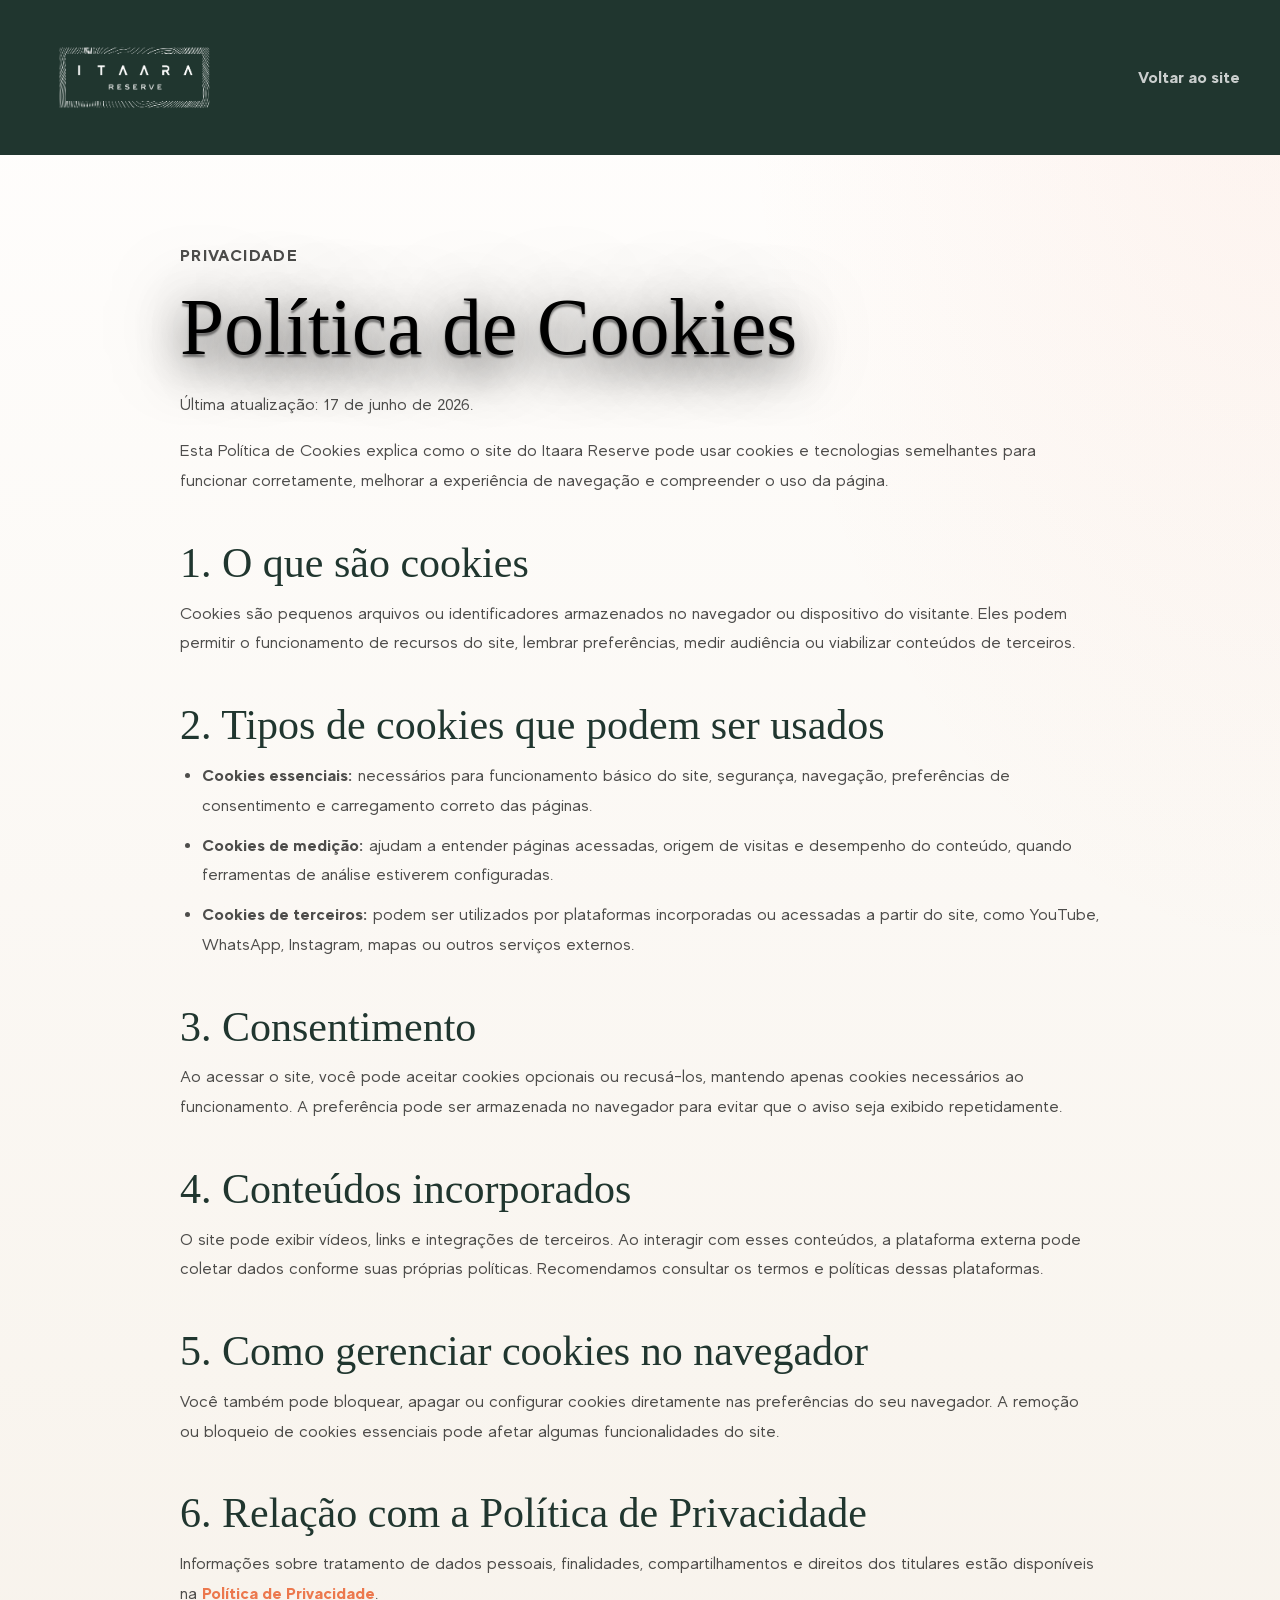
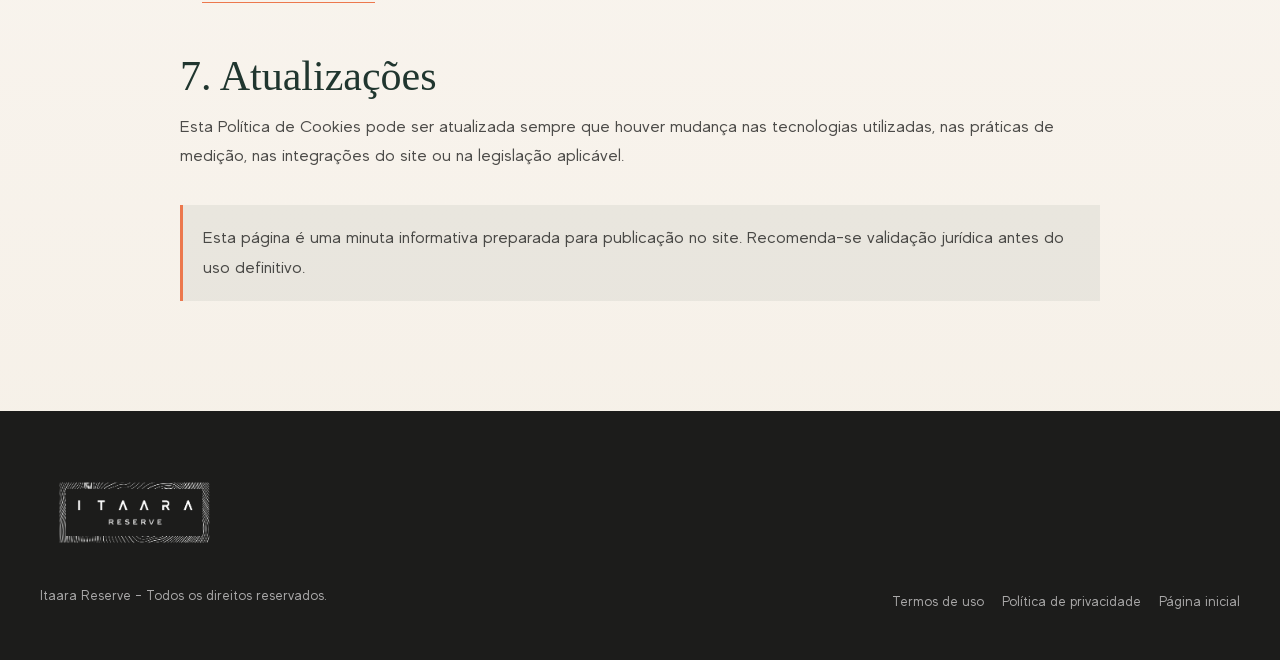
==== commit abd337a1: "sync: espelha site publicado na Hostinger (27/10/2026)" ====
--- a/politica-de-cookies-br/index.html
+++ b/politica-de-cookies-br/index.html
@@ -1,6 +1,15 @@
 <!doctype html>
 <html lang="pt-BR">
   <head>
+    <!-- Google Tag Manager -->
+    <script>
+      (function(w,d,s,l,i){w[l]=w[l]||[];w[l].push({'gtm.start':
+      new Date().getTime(),event:'gtm.js'});var f=d.getElementsByTagName(s)[0],
+      j=d.createElement(s),dl=l!='dataLayer'?'&l='+l:'';j.async=true;j.src=
+      'https://www.googletagmanager.com/gtm.js?id='+i+dl;f.parentNode.insertBefore(j,f);
+      })(window,document,'script','dataLayer','GTM-MFXP7VX');
+    </script>
+    <!-- End Google Tag Manager -->
     <meta charset="utf-8" />
     <meta name="viewport" content="width=device-width, initial-scale=1" />
     <title>Política de Cookies | Itaara Reserve</title>
@@ -10,9 +19,12 @@
     />
     <link rel="canonical" href="https://itaarareserve.com.br/politica-de-cookies-br/" />
     <meta name="robots" content="index, follow" />
-    <link rel="stylesheet" href="../styles.css?v=design-28" />
+    <link rel="stylesheet" href="../styles.css?v=design-29" />
   </head>
   <body class="legal-page">
+    <!-- Google Tag Manager (noscript) -->
+    <noscript><iframe src="https://www.googletagmanager.com/ns.html?id=GTM-MFXP7VX" height="0" width="0" style="display:none;visibility:hidden"></iframe></noscript>
+    <!-- End Google Tag Manager (noscript) -->
     <header class="legal-header">
       <a href="../" aria-label="Voltar para a página inicial do Itaara Reserve">
         <img src="../assets/images/logo-horizontal-branco.png" alt="Itaara Reserve" width="1921" height="1081" decoding="async" />
--- a/styles.css
+++ b/styles.css
@@ -78,6 +78,7 @@
 img {
   display: block;
   max-width: 100%;
+  height: auto;
 }
 
 a {
@@ -148,6 +149,8 @@
 
 .brand img {
   width: 156px;
+  height: auto;
+  object-fit: contain;
 }
 
 .menu-toggle {
@@ -1427,6 +1430,8 @@
 
 .conversion-copy img {
   width: 240px;
+  height: auto;
+  object-fit: contain;
   margin-bottom: 34px;
 }
 
@@ -1516,6 +1521,8 @@
 
 .site-footer img {
   width: 190px;
+  height: auto;
+  object-fit: contain;
   margin-bottom: 18px;
 }
 
@@ -1609,6 +1616,8 @@
 
 .legal-header img {
   width: 190px;
+  height: auto;
+  object-fit: contain;
 }
 
 .legal-header a:not(.btn) {
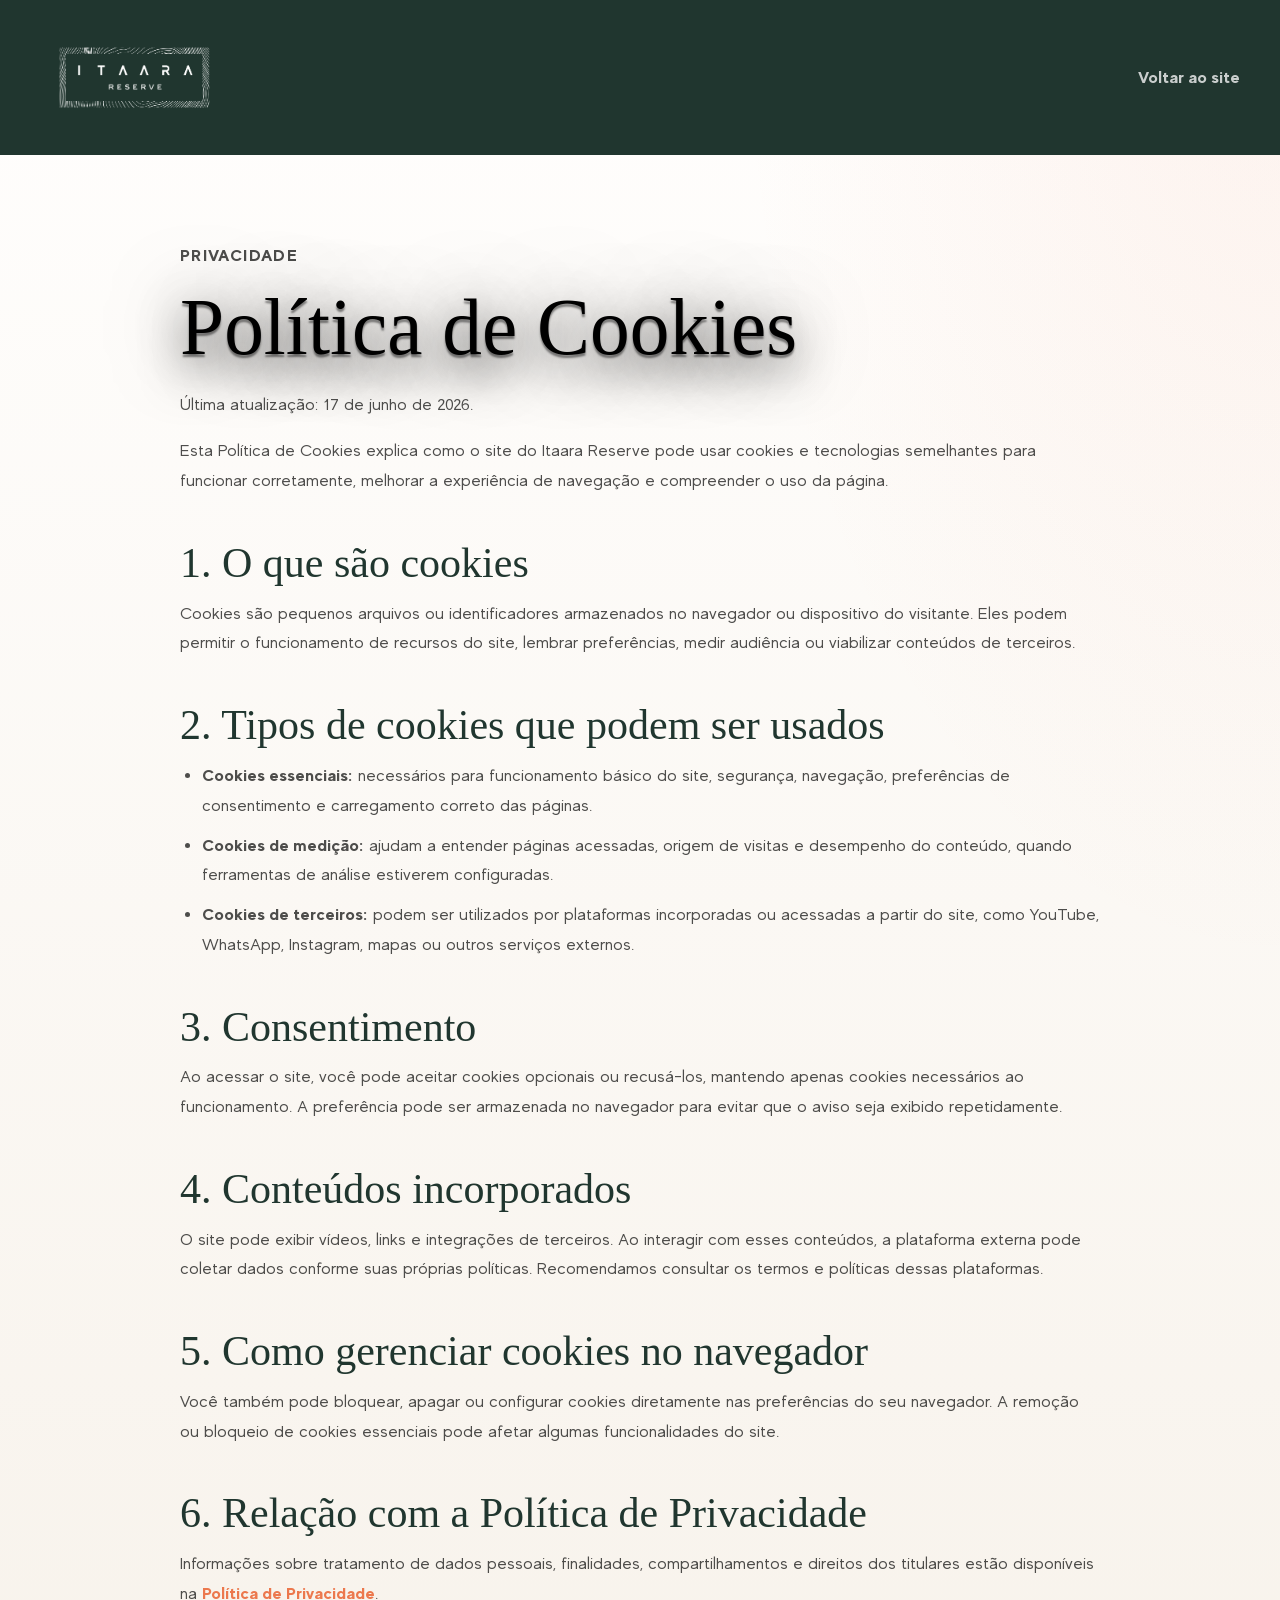
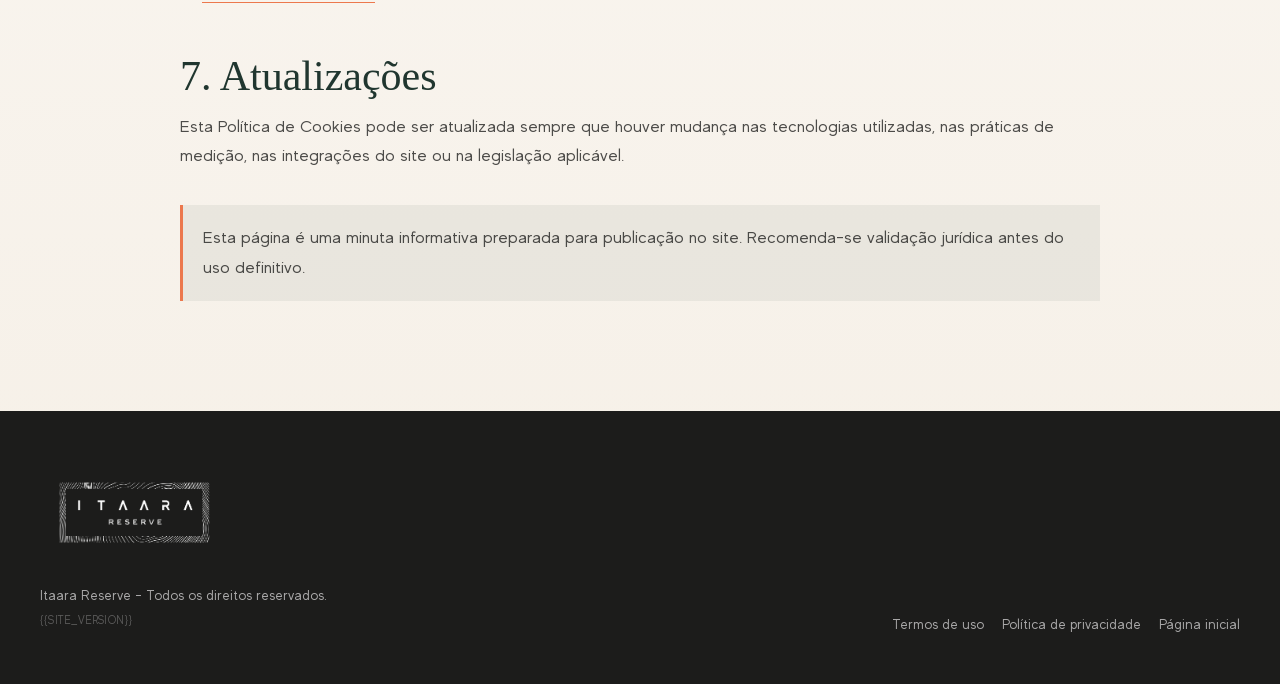
==== commit 589daba4: "feat(footer): versao do site no rodape ({{SITE_VERSION}} substituido no deploy) + VERSION 1.1.0" ====
--- a/politica-de-cookies-br/index.html
+++ b/politica-de-cookies-br/index.html
@@ -88,6 +88,7 @@
       <div>
         <img src="../assets/images/logo-horizontal-branco.png" alt="Itaara Reserve" width="1921" height="1081" loading="lazy" decoding="async" />
         <p>Itaara Reserve - Todos os direitos reservados.</p>
+        <p class="site-version">{{SITE_VERSION}}</p>
       </div>
       <div class="footer-links">
         <a href="../termos-e-condicoes/">Termos de uso</a>
--- a/styles.css
+++ b/styles.css
@@ -1530,6 +1530,12 @@
   margin-bottom: 6px;
 }
 
+.site-footer .site-version {
+  font-size: 11px;
+  opacity: 0.45;
+  letter-spacing: 0.02em;
+}
+
 .footer-links {
   display: flex;
   flex-wrap: wrap;
